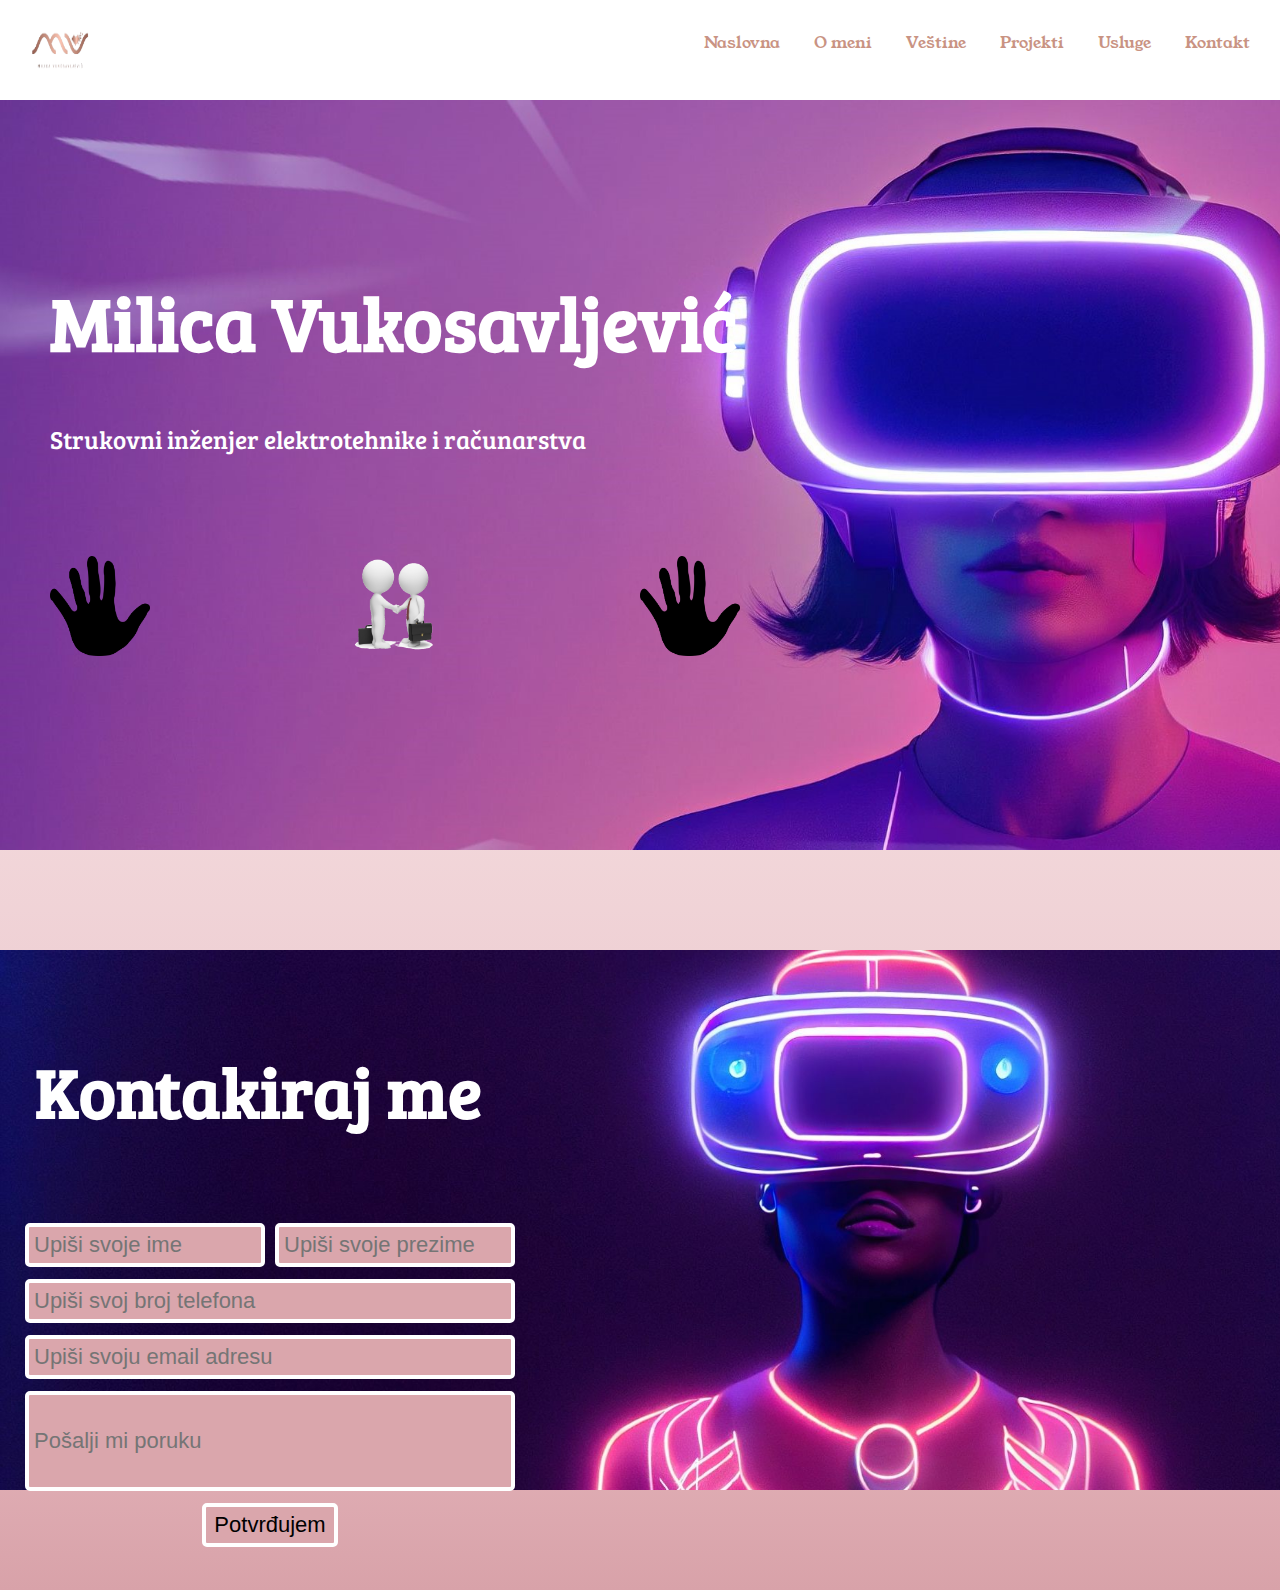
==== index.html @ c02f2b39 "Add files via upload" ====
<!DOCTYPE html>
<html>
     <head>
	      <title>Portfolio | Milica Vukosavljević</title>
	      <meta charset="UTF-8"/>
		  <meta name="viewport" content="width=device-width,initial-scale=1.0"/>
		  <meta name="description" content="Daj svom biznisu novu dimenziju">
		  <link rel="stylesheet" href="assets/css/style.css" type="text/css"/>
		  <link rel="preconnect" href="https://fonts.googleapis.com">
		  <link rel="preconnect" href="https://fonts.gstatic.com" crossorigin>
		  <link href="https://fonts.googleapis.com/css2?family=Bree+Serif&family=Hedvig+Letters+Serif:opsz@12..24&family=Young+Serif&display=swap" rel="stylesheet">
		  <link rel="schortcut icon" href="assets/img/logo.png" type="icon/png" alt="logo">
		  <link rel="stylesheet" href="https://cdnjs.cloudflare.com/ajax/libs/font-awesome/6.5.1/css/all.min.css" integrity="sha512-DTOQO9RWCH3ppGqcWaEA1BIZOC6xxalwEsw9c2QQeAIftl+Vegovlnee1c9QX4TctnWMn13TZye+giMm8e2LwA==" crossorigin="anonymous" referrerpolicy="no-referrer" />
	 </head>
	 <body class="index">
		<div id="header">
			<nav>
				<ul>
					<li class="logo">
						<a href="index.html">
							<img id="logo" src="assets/img/logo.png" alt="logo"/>
						</a>
					</li>
					<li class="Naslovna">
						<a href="#Naslovna">
						Naslovna
						</a>
					</li>
					<li class="Omeni">
						<a href="#Omeni">
						O meni
						</a>
					</li>
					<li class="Vestine">
						<a href="#Vestine">
						Veštine
						</a>
					</li>
					<li class="Projekti">
						<a href="#Projekti">
						Projekti
						</a>
					</li>	
					<li class="Usluge">
						<a href="#Usluge">
						Usluge
						</a>
					</li>
					<li class="Kontakt">
						<a href="#Kontakt">
						Kontakt
						</a>
					</li>
				</ul>
			</nav>
		</div>
		<div id="content">
			<div class="section" id="Naslovna" >
				<div class="left-section">
					<div>
					    <h1 align="left">Milica Vukosavljević</h1>
						<p align="left">Strukovni inženjer elektrotehnike i računarstva</p>
					</div>
					<div id="ikonice">
						<img src="assets/img/iskustvo.png" class="prednosti" alt="ikonica devojka na knjigama">
						<img src="assets/img/saradnje.png" class="prednosti" alt="ikonica rukovanje">
						<img src="assets/img/iskustvo.png" class="prednosti" alt="ikonica ruka">
					</div>
				</div>
			</div>
			<div class="section" id="Kontakt">
				<h2>Kontakiraj me</h2>
				<form id="contactForm">
					<div class="form-group form-firstname">
						<input type="text" class="form-control" id="Ime" placeholder="Upiši svoje ime" required>
					</div>
					<div class="form-group form-lastname">
						<input type="text" class="form-control" id="Prezime" placeholder="Upiši svoje prezime" required>
					</div>
					<div class="form-group">
						<input type="text" class="form-control" id="Kontakt-telefon" placeholder="Upiši svoj broj telefona" required>
					</div>
					<div class="form-group">
						<input type="email" class="form-control" id="Email-adresa" placeholder="Upiši svoju email adresu" required>
					</div>
					<div class="form-group">
						<input type="textarea" class="form-control" id="Poruka" placeholder="Pošalji mi poruku" required>
					</div>
					<div class="form-group form-submit">
						<button type="submit" class="btn btn-primary">Potvrđujem</button>
					</div>
				</form>
			</div>
		</div>
		
	</body>
</html>
---- assets/css/style.css ----
body{
	background-image: linear-gradient(#b76e78, #d998a3, #f6dfe1, #efd1d5, #ebbec4, #d8a2a9);
	margin: 0;
	padding: 0;
	box-sizing: border-box;
	width: 100%;
    overflow-x: hidden;
}
/*HEADER*/

#header{
	width:100%;
	height: 100px;
	background-color:#FFFFFF;
	position: fixed;
	z-index: 20;
	top: 0;
}

#header ul {
  font-family: 'Young Serif', serif;
  list-style-type: none;
  overflow: hidden;
  align-items: center;
  margin-right:15px;
  float:right;
}
#header ul li {
	margin: 10px;
	display: inline-block;
}

#header ul li a {
  display: block;
  color:#C99383;
  text-align: center;
  padding: 5px 5px;
  text-decoration: none;
}

#header ul li a:hover {
  background-color: rgba(0,0,0, 0.5);
}

#logo{
	height: 90px;
	width:90px;
	position: absolute;
    margin: 0;
    padding: 0;
	left: 15px;
	bottom:5px;
	top:5px;
    overflow: hidden;
}
/*CONTENT*/

#content{
	color: #0D0D0D ;
	width: 100%;
	font-family: 'Hedwig Letters Serif';
	margin-top: 100px; /*ddd*/
}

.section{
	font-family: 'Bree Serif', serif;
	color:#FFFFFF;
	/*margin-top: 100px;*/
}
.section h2{
	font-size:70px;
	text-align: center;
	padding: 15px;
}


/*NASLOVNA*/

#Naslovna{
	width:100%;
	height:750px;
	margin:100px auto;
	background-image:url(naslovna.jpg);
	background-size:cover;
	text-align:left;
}
#Naslovna h1{
	font-size:75px;
	/*padding-left:50px;*/
	padding-top:170px;
	animation: glow 1s ease-in-out infinite alternate;
	color:#FFFFFF;
}

@-webkit-keyframes glow {
  from {
    text-shadow: 0 0 10px #fff, 0 0 20px #fff, 0 0 30px #e60073, 0 0 40px #e60073, 0 0 50px #A076F9, 0 0 60px #A076F9, 0 0 70px #A076F9;
  }
  
  to {
    text-shadow: 0 0 20px #fff, 0 0 30px #C99383, 0 0 40px #C99383, 0 0 50px #C99383, 0 0 60px #C99383, 0 0 70px #C99383, 0 0 80px #C99383;
  }
}

/*O MENI*/

#Omeni {
	height:500px;
	margin-top:0px;
}
.ja{
	padding-left: 10px;
	display: inline-block;
}
.ja h2{
	font-size: 70px;
}
.ja p{
}
.ja #komp{
	width:500px;
	height:500px;
}
#Naslovna p {
	font-size: 25px;
	/*padding-left: 50px;*/
	color:white;
}
/*VEŠTINE*/
#Vestine{
	width:100%;
	height:500px;
	padding:20px;
	margin:100px auto;
	background-image:url(pozadina2.jpg);
	background-size:cover;
}


/*PROJEKTI*/
.projekat{
	height:250px;
	align-items: center;
	margin-left:15px;
	margin-right:15px;
}

/*USLUGE*/
#Usluge{
	width:100%;
	height:500px;
	padding:20px;
	margin:100px auto;
	background-image:url(pozadina4.jpg);
	background-size:cover;
	text-align:left;
}
#Usluge h2{
	text-align: right;
	padding:15px;
}

/*KLIJENTI*/


/*FOOTER*/

.footerContainer{
	width: 100%;
	background-color: #FFFFFF;
	padding: 10px,0px;
}

.socialicons{
	display: flex;
	justify-content: center;
}

.socialicons a{
	text-decoration: none;
	padding: 20px;
	background-color: #C99383;
	margin: 20px;
	border-radius: 50%;
}

.socialicons a i {
	font-size: 30px;
	color: #FFFFFF;
	opacity:0.9;
}

.socialicons a: hover{
	background-color: #C99383;
	transition: 0.5s;
}

.footerNav{
	margin: 30 px 0;
	display: inline-block;
}

.footerNav ul{
	justify-content: left;
	list-style-type: none;
}

.footerNav ul li a{
	color: #C99383;
	margin: 20 px;
	text-decoration: none;
	font-size: 15px;
	opacity: 0.7;
	transition: 0.5s;
}

.footerNav ul li a: hover{
	opacity: 1;
}

.footerBottom{    
    padding: 0px;
    text-align: right;
    float: right;
	margin-right:10px;
}

.footerBottom p a{
	color: #C99383;
	text-transform:uppercase;
	font-weight: 100;
	margin:0px 0px;
    text-decoration:none
}

.footerContainer{
	margin-top:20px;
}

.photoroom .btn{
	margin: 40px 0 70px 0;
	background-color: #BF8D7A;
	padding: 15px 40px;
	border-radius:5px;
	border: solid 2px #59221D;
}

.photoroom .btn a{
	color:#59221D;
	font-size: 20px;
	text-decoration:none;
	font-weight: bolder;
	letter-spacing:3px;
}

.left-section {
width: 690px;
padding-left: 50px;
}

#ikonice {
margin-top: 100px;
display: flex;
justify-content: space-between;
}

#ikonice img {
width: 100px;
height: 100px;
}


/*KONTAKT*/
#Kontakt{
	width:100%;
	height:500px;
	padding:20px;
	margin:100px auto;
	background-image:url(pozadina3.jpg);
	background-size:cover;
	text-align:left;
}
#Kontakt h2{
	text-align: left;
	padding:15px;
}


#contactForm {
	width: 500px;
}

#contactForm .form-group {
	width: 100%;
	float: left;
	margin-top: 12px;
	padding: 0 5px;
	box-sizing: border-box;
}

#contactForm .form-group.form-submit {
	text-align: center;
}

#contactForm .form-group.form-submit button {
	box-sizing: border-box;
	border: 4px solid white;
	border-radius: 5px;
	padding: 5px 8px;
	font-size: 22px;
	background-color: #daa6ac;
}
#contactForm .form-group input {
	width: 100%;
	box-sizing: border-box;
	border: 4px solid white;
	border-radius: 5px;
	padding: 5px;
	font-size: 22px;
	background-color: #daa6ac;
}

#contactForm .form-group #Poruka {
	height: 100px;
}

#contactForm .form-group.form-firstname,
#contactForm .form-group.form-lastname {
	width: 50%;
}

.clear {
	clear: both;
}
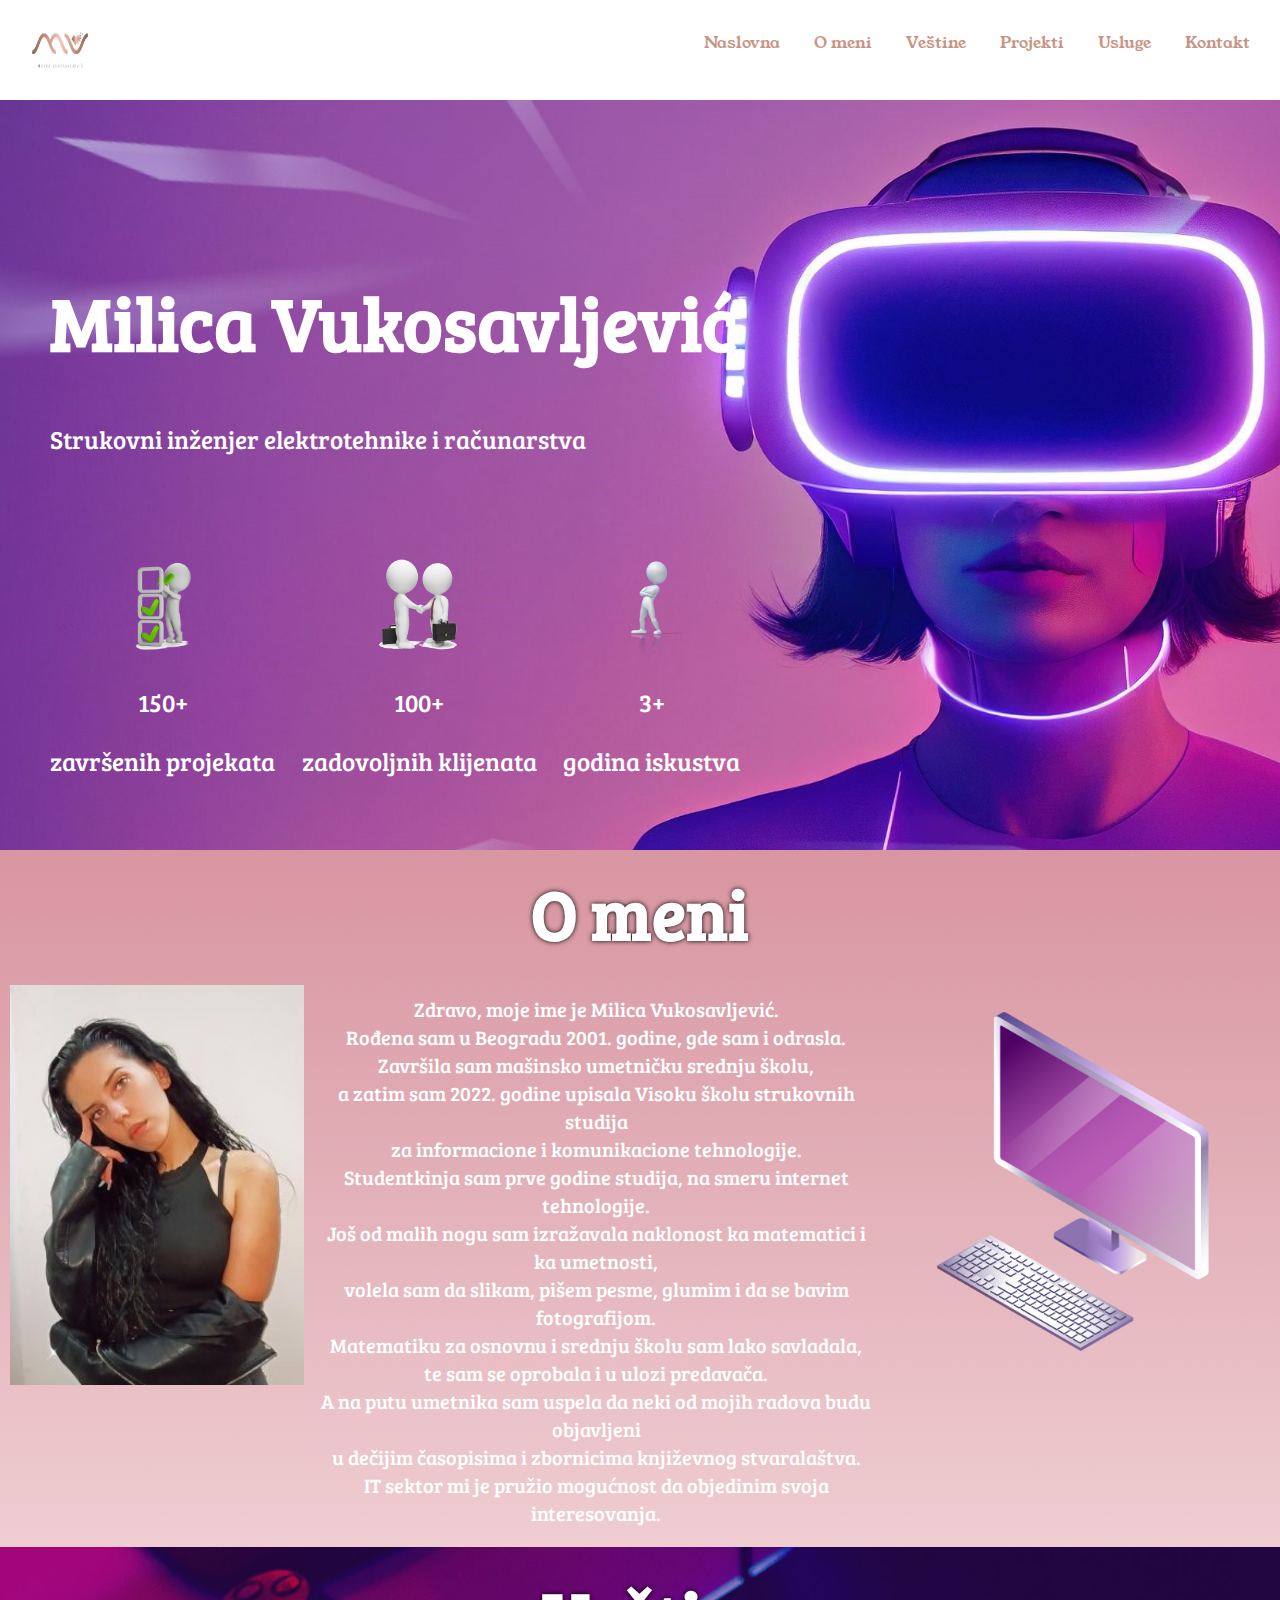
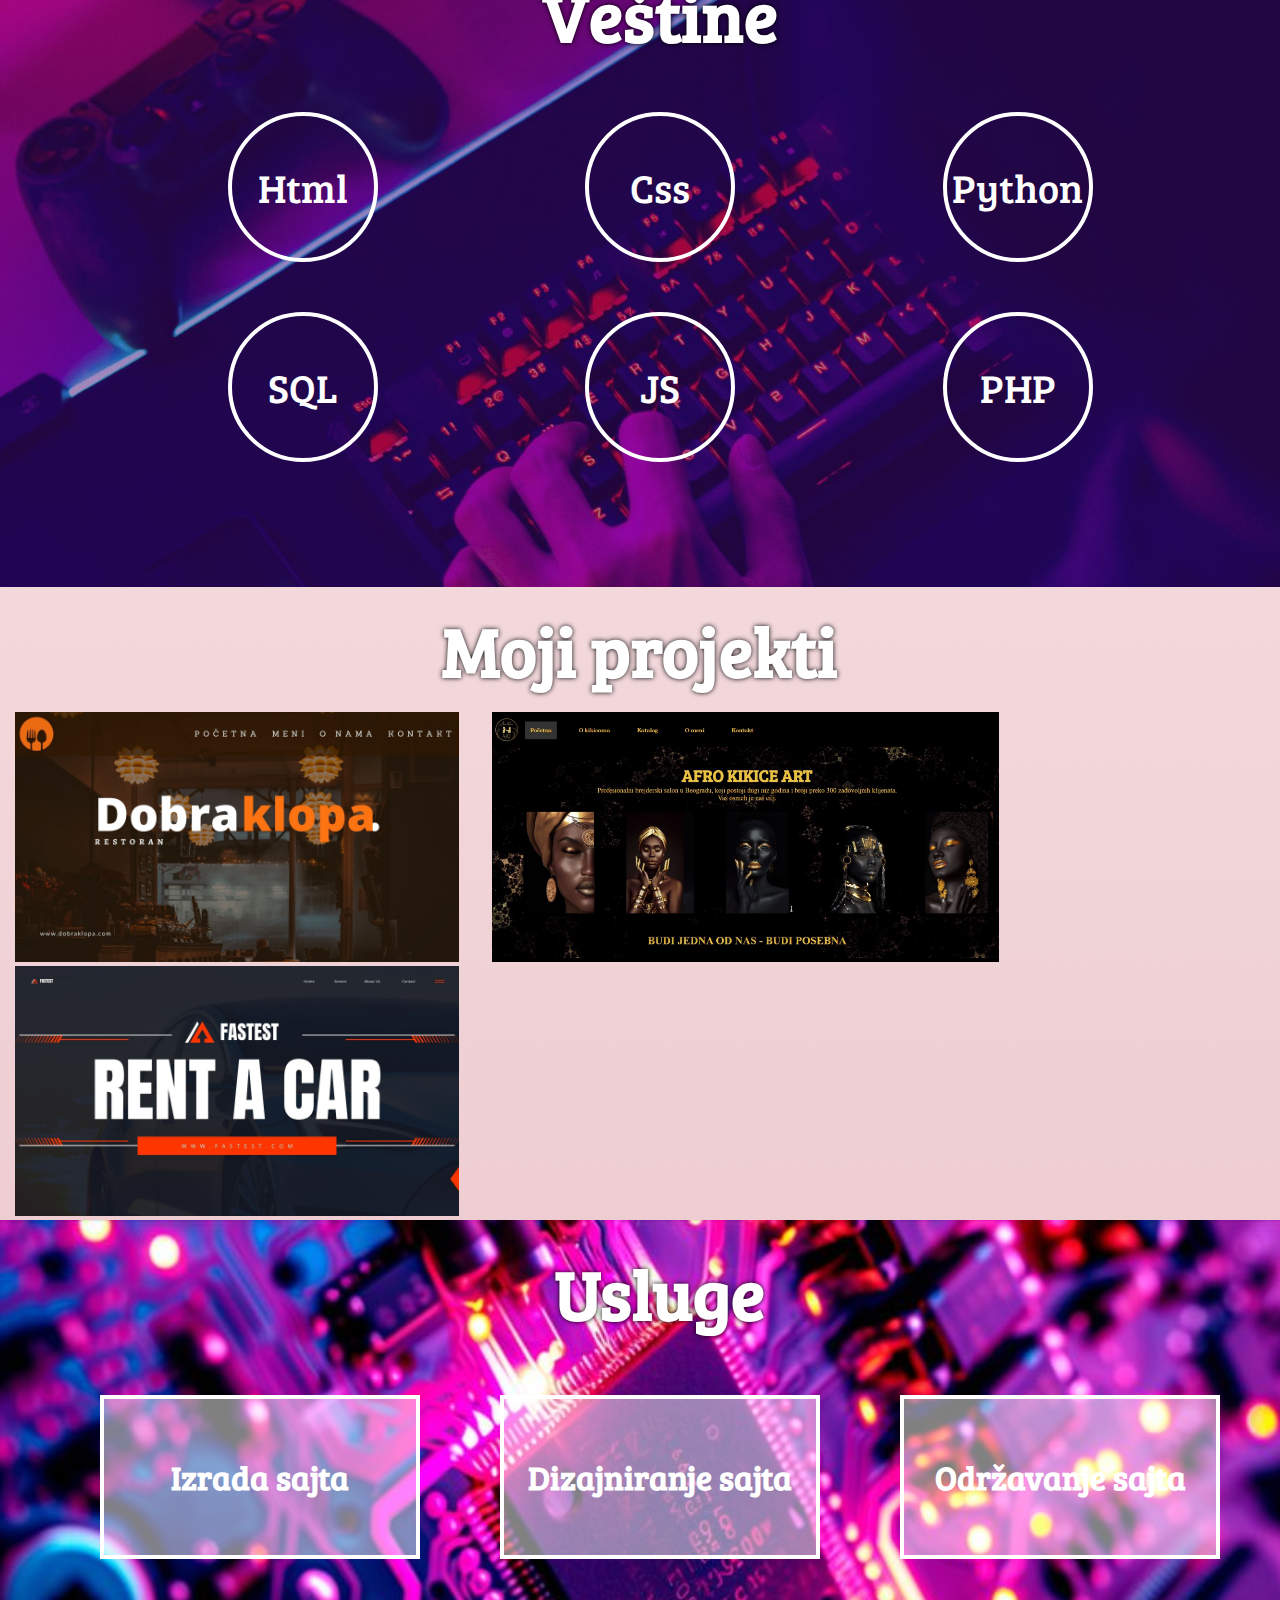
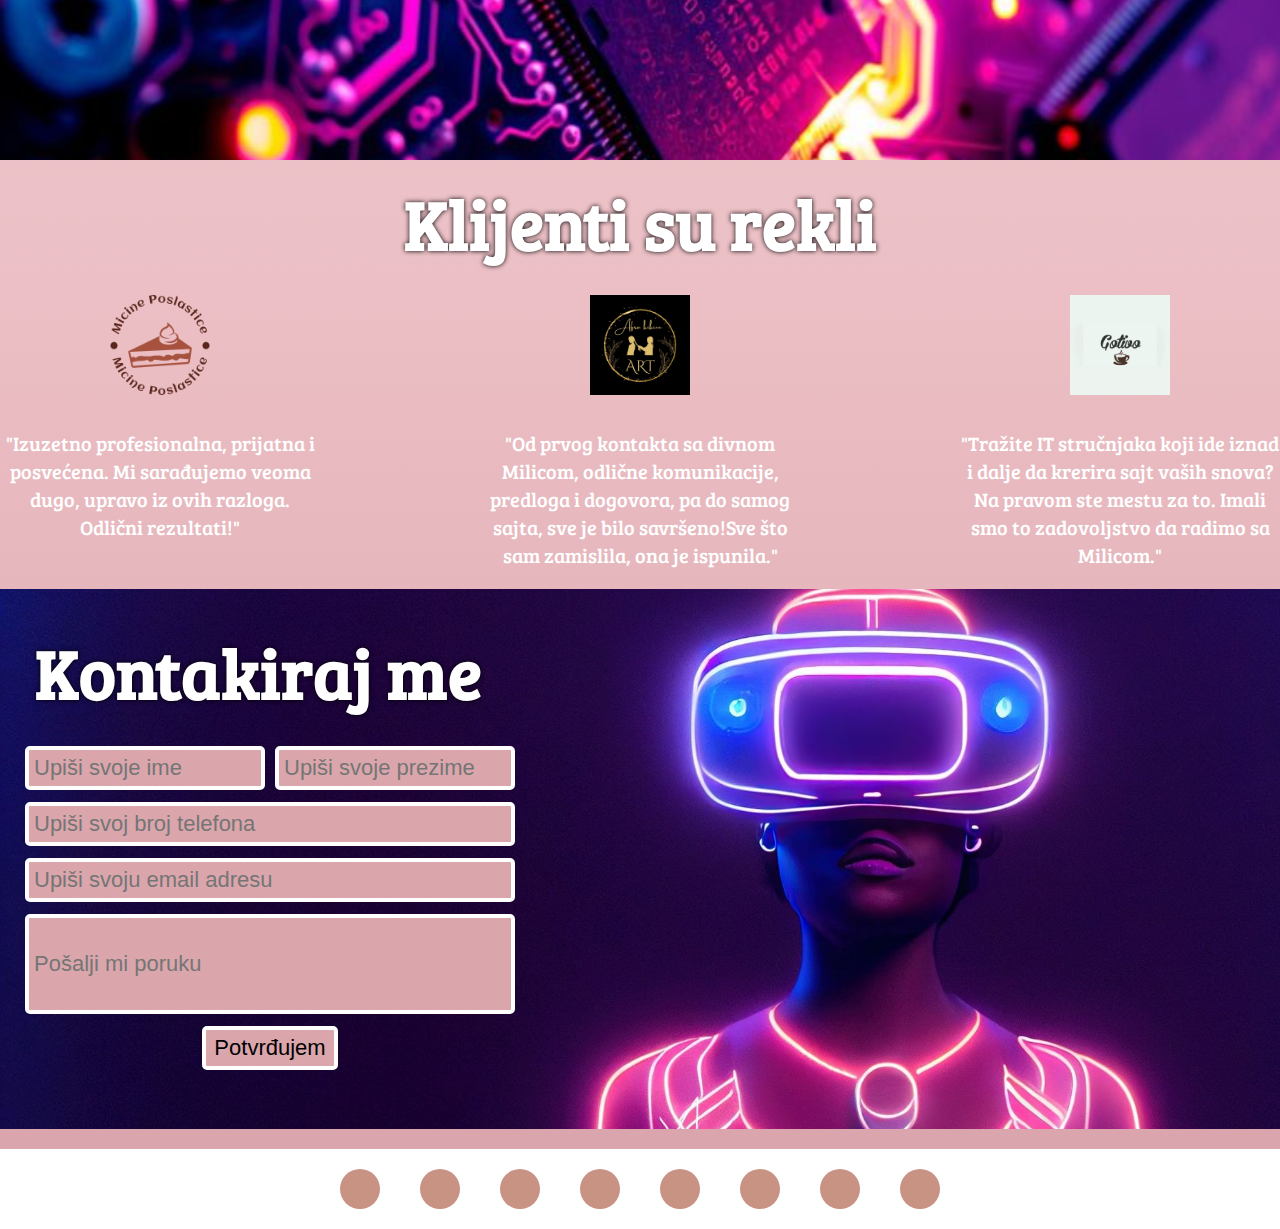
==== commit 1f39f4cb: "Add files via upload" ====
--- a/index.html
+++ b/index.html
@@ -55,16 +55,133 @@
 			</nav>
 		</div>
 		<div id="content">
-			<div class="section" id="Naslovna" >
+			<div class="section" id="Naslovna">
 				<div class="left-section">
 					<div>
-					    <h1 align="left">Milica Vukosavljević</h1>
+						<h1 align="left">Milica Vukosavljević</h1>
 						<p align="left">Strukovni inženjer elektrotehnike i računarstva</p>
 					</div>
 					<div id="ikonice">
-						<img src="assets/img/iskustvo.png" class="prednosti" alt="ikonica devojka na knjigama">
-						<img src="assets/img/saradnje.png" class="prednosti" alt="ikonica rukovanje">
-						<img src="assets/img/iskustvo.png" class="prednosti" alt="ikonica ruka">
+						<div class="dostignuca">
+							<img src="assets/img/projekti.png" class="prednosti" alt="ikonica čovečuljak čekira odrađeno">
+							<div class="tekst brojke">
+								<p> 150+ </p>
+							</div>
+							<div class="tekst">
+								<p> završenih projekata</p>
+							</div>
+						</div>
+						<div class="dostignuca">
+							<img src="assets/img/saradnje.png" class="prednosti" alt="ikonica rukovanje dva čovečuljka">
+							<div class="tekst brojke">
+								<p> 100+ </p>
+							</div>
+							<div class="tekst">
+								<p> zadovoljnih klijenata</p>
+							</div>
+						</div>
+						<div class="dostignuca">
+							<img src="assets/img/iskustvo.png" class="prednosti" alt="ikonica čovečuljak sa rukom gore">
+							<div class="tekst brojke">
+								<p> 3+ </p>
+							</div>
+							<div class="tekst">
+								<p> godina iskustva</p>
+							</div>
+						</div>
+					</div>
+			    </div>
+			 </div>
+
+			<div class="section" id="Omeni" >
+				<h2 align="left"> O meni </h2>
+				<div class="omeni-omotac">
+					<div class="ja">
+						<img src="assets/img/ja.jpg" id="ja" alt="Fotografija mene.">
+					</div>
+					<div class="ja">
+						<p> 
+							Zdravo, moje ime je Milica Vukosavljević.<br/>
+							Rođena sam u Beogradu 2001. godine, gde sam i odrasla.<br/>
+							Završila sam mašinsko umetničku srednju školu,<br/>
+                            a zatim sam 2022. godine upisala Visoku školu strukovnih studija <br/>
+							za informacione i komunikacione tehnologije.<br/>
+                            Studentkinja sam prve godine studija, na smeru internet tehnologije. <br/>
+							Još od malih nogu sam izražavala naklonost ka matematici i ka umetnosti, <br/>
+							volela sam da slikam, pišem pesme, glumim i da se bavim fotografijom. <br/>
+                            Matematiku za osnovnu i srednju školu sam lako savladala,<br/>
+							te sam se oprobala i u ulozi predavača.<br/>
+                            A na putu umetnika sam uspela da neki od mojih radova budu objavljeni<br/>
+							u dečijim časopisima i zbornicima književnog stvaralaštva.<br/>
+							IT sektor mi je pružio mogućnost da objedinim svoja interesovanja.<br/>
+						</p>
+					</div>
+					<div class="ja">
+						<img src="assets/img/komp.png" id="komp" alt="Fotografija kompjutera.">
+					</div>
+				</div>	
+			</div>
+			<div class="section" id="Vestine">
+				<h2>Veštine</h2>
+					<div id="programiranje">
+						<div class="programiranje-traka">
+							<div class="program">
+								<span> Html </span>
+							</div>
+							<div class="program">
+								<span> Css </span>
+							</div>
+							<div class="program">
+								<span> Python </span>
+							</div>
+						</div>
+						<div class="programiranje-traka">
+							<div class="program">
+								<span> SQL </span>
+							</div>
+							<div class="program">
+								<span> JS </span>
+							</div>
+							<div class="program">
+								<span> PHP </span>
+							</div>
+						</div>
+					</div>
+			</div>
+			<div class="section" id="Projekti">
+				<h2>Moji projekti</h2>
+				<img src="assets/img/restoran.jpg" class="projekat" alt="Foto prikaz sajta za restoran.">
+				<img src="assets/img/kikice.jpg" class="projekat" alt="Foto prikaz sajta za kikice.">
+				<img src="assets/img/auto.jpg" class="projekat" alt="Foto prikaz sajta za rentanje automobila.">
+			</div>
+			<div class="section" id="Usluge">
+				<h2>Usluge</h2>
+				<div id="usluge-omotac">
+					<div class="uslugice">
+						<h5> Izrada sajta </h5>
+					</div>
+					<div class="uslugice">
+						<h5> Dizajniranje sajta </h5>
+					</div>
+					<div class="uslugice">
+						<h5> Održavanje sajta </h5>
+					</div>
+				</div>
+			</div>
+			<div class="section" id="Utisci">
+				<h2>Klijenti su rekli</h2>
+				<div class="utisci-omotac">
+					<div class="utisci">
+						<img src="assets/img/logo1.png" alt="Logo zadovoljnog korisnika.">
+						<p>"Izuzetno profesionalna, prijatna i posvećena. Mi sarađujemo veoma dugo, upravo iz ovih razloga. Odlični rezultati!"</p>
+					</div>
+					<div class="utisci">
+						<img src="assets/img/logo2.png" alt="Logo zadovoljnog korisnika.">
+						<p>"Od prvog kontakta sa divnom Milicom, odlične komunikacije, predloga i dogovora, pa do samog sajta, sve je bilo savršeno!Sve što sam zamislila, ona je ispunila."</p>
+					</div>
+					<div class="utisci">
+						<img src="assets/img/logo3.png" alt="Logo zadovoljnog korisnika.">
+						<p> "Tražite IT stručnjaka koji ide iznad i dalje da krerira sajt vaših snova? Na pravom ste mestu za to. Imali smo to zadovoljstvo da radimo sa Milicom."</p>
 					</div>
 				</div>
 			</div>
@@ -91,7 +208,23 @@
 					</div>
 				</form>
 			</div>
+
+			<div class="clear">
+			</div>
 		</div>
-		
+		<footer>
+			<div class="footerContainer">
+				<div class="socialicons" id="mreze">
+					<a href="tel:+381695440187"><i class="fa-solid fa-phone"></i></a>
+					<a href="https://www.google.com/maps/place/%D0%94%D1%80+%D0%92%D0%B5%D0%BB%D0%B8%D0%B7%D0%B0%D1%80%D0%B0+%D0%9A%D0%BE%D1%81%D0%B0%D0%BD%D0%BE%D0%B2%D0%B8%D1%9B%D0%B0/@44.7901926,20.5091591,15.81z/data=!4m15!1m8!3m7!1s0x475a709c84740bb3:0x3f4f010a48c26e3f!2z0JHRg9C70LXQstCw0YAg0LrRgNCw0ZnQsCDQkNC70LXQutGB0LDQvdC00YDQsCwg0JHQtdC-0LPRgNCw0LQ!3b1!8m2!3d44.7882497!4d20.5167404!16s%2Fm%2F0261d1q!3m5!1s0x475a709cf20731a1:0x53425cd44880352e!8m2!3d44.7918863!4d20.510973!16s%2Fg%2F1hc4pg2l2?entry=ttu"><i class="fa-solid fa-map-location-dot"></i></a>
+					<a href="https://myaccount.google.com/?utm_source=sign_in_no_continue&pli=1"><i class="fa-solid fa-envelope"></i></a>
+					<a href="https://www.instagram.com/"><i class="fa-brands fa-instagram"></i></a>
+					<a href="https://wa.me/+381695440187"><i class="fa-brands fa-whatsapp"></i></a>
+					<a href="https://www.linkedin.com/"><i class="fa-brands fa-linkedin"></i></a>
+					<a href="rss.xml"><i class="fa-solid fa-robot"></i></a>
+					<a href="sitemap.xml"><i class="fa-solid fa-sitemap"></i></a>
+			    </div>
+			</div>
+		</footer>
 	</body>
 </html>--- a/assets/css/style.css
+++ b/assets/css/style.css
@@ -2,9 +2,9 @@
 	background-image: linear-gradient(#b76e78, #d998a3, #f6dfe1, #efd1d5, #ebbec4, #d8a2a9);
 	margin: 0;
 	padding: 0;
-	box-sizing: border-box;
+	
 	width: 100%;
-    overflow-x: hidden;
+	overflow-x: hidden;
 }
 /*HEADER*/
 
@@ -59,15 +59,16 @@
 	color: #0D0D0D ;
 	width: 100%;
 	font-family: 'Hedwig Letters Serif';
-	margin-top: 100px; /*ddd*/
+	margin-top: 100px;
 }
 
 .section{
+	width:100%;
 	font-family: 'Bree Serif', serif;
 	color:#FFFFFF;
-	/*margin-top: 100px;*/
 }
 .section h2{
+	margin: 0;
 	font-size:70px;
 	text-align: center;
 	padding: 15px;
@@ -77,16 +78,15 @@
 /*NASLOVNA*/
 
 #Naslovna{
-	width:100%;
 	height:750px;
-	margin:100px auto;
+	margin:0px auto;
 	background-image:url(naslovna.jpg);
 	background-size:cover;
 	text-align:left;
 }
+
 #Naslovna h1{
 	font-size:75px;
-	/*padding-left:50px;*/
 	padding-top:170px;
 	animation: glow 1s ease-in-out infinite alternate;
 	color:#FFFFFF;
@@ -102,38 +102,96 @@
   }
 }
 
-/*O MENI*/
-
-#Omeni {
-	height:500px;
-	margin-top:0px;
-}
-.ja{
-	padding-left: 10px;
-	display: inline-block;
-}
-.ja h2{
-	font-size: 70px;
-}
-.ja p{
-}
-.ja #komp{
-	width:500px;
-	height:500px;
-}
 #Naslovna p {
 	font-size: 25px;
-	/*padding-left: 50px;*/
 	color:white;
 }
+
+.left-section {
+	width: 690px;
+	padding-left: 50px;
+}
+
+#ikonice {
+	margin-top: 100px;
+	display: flex;
+	justify-content: space-between;
+	text-align: center;
+}
+
+#ikonice img {
+	height: 100px;
+}
+/*.tekst{
+	display: flex;
+	justify-content: space-between;
+	
+}
+*/
+.tekst.brojke{
+	font-size:30px;
+}
+.tekst p{
+	font-size:15px;
+}
+/*O MENI*/
+#Omeni{
+	align-items: center;
+	display: inline-block;
+}
+
+#Omeni h2{
+	margin:0;
+	text-shadow: 0 0 5px #000;
+}
+
+.omeni {
+	width: 25%;
+	text-align: center;
+}
+.omeni-omotac {
+	display: flex;
+	justify-content: space-between;
+}
+.ja p{
+	font-size:20px;
+	text-align:center;
+}
+.ja img{
+	height:400px;
+	padding:10px;
+}
+
 /*VEŠTINE*/
 #Vestine{
-	width:100%;
-	height:500px;
+	height:600px;
 	padding:20px;
-	margin:100px auto;
 	background-image:url(pozadina2.jpg);
 	background-size:cover;
+}
+
+#Vestine h2 {
+	padding: 0;
+	text-shadow: 0 0 5px #000;
+}
+
+.programiranje-traka {
+	display: flex;
+    justify-content: space-evenly;
+	margin-top: 50px;
+}
+
+.program {
+	box-sizing: border-box;
+	border: 4px solid #fff;
+	border-radius: 75px;
+	text-align: center;
+	width: 150px;
+	height: 150px;
+	font-size: 40px;
+	display: flex;
+    align-items: center;
+    justify-content: space-evenly;
 }
 
 
@@ -144,24 +202,119 @@
 	margin-left:15px;
 	margin-right:15px;
 }
+#Projekti h2{
+	text-shadow: 0 0 5px #000;
+}
 
 /*USLUGE*/
 #Usluge{
+	height:500px;
+	padding:20px;
+	background-image:url(pozadina4.jpg);
+	background-size:cover;
+	text-align:left;
+}
+#Usluge h2{
+	text-align: center;
+	padding:5px;
+	text-shadow: 0 0 5px #000;
+}
+#usluge-omotac {
+	display: flex;
+    justify-content: space-evenly;
+	margin-top: 50px;
+}
+.uslugice{
+	width: 25%;
+	text-align: center;
+	font-size: 40px;
+	box-sizing: border-box;
+	border: 4px solid #fff;
+	background-color: rgba(255, 255, 255, 0.5);
+}
+
+/*KLIJENTI*/
+#Utisci{
+	align-items: center;
+	display: inline-block;
+}
+#Utisci h2{
+	text-shadow: 0 0 5px #000;
+}
+.utisci {
+	width: 25%;
+	text-align: center;
+}
+.utisci-omotac {
+	display: flex;
+	justify-content: space-between;
+}
+.utisci p{
+	font-size:20px;
+}
+.utisci img{
+	height:100px;
+	width:100px;
+	padding:10px;
+}
+/*KONTAKT*/
+#Kontakt{
 	width:100%;
 	height:500px;
 	padding:20px;
-	margin:100px auto;
-	background-image:url(pozadina4.jpg);
+	background-image:url(pozadina3.jpg);
 	background-size:cover;
 	text-align:left;
 }
-#Usluge h2{
-	text-align: right;
+#Kontakt h2{
+	text-align: left;
 	padding:15px;
-}
-
-/*KLIJENTI*/
-
+	margin:0px;
+	text-shadow: 0 0 5px #000;
+	}
+
+#contactForm {
+      width: 500px;
+}
+
+#contactForm .form-group {
+      width: 100%;
+      float: left;
+      margin-top: 12px;
+      padding: 0 5px;
+      box-sizing: border-box;
+}
+
+#contactForm .form-group.form-submit {
+      text-align: center;
+}
+
+#contactForm .form-group.form-submit button {
+      box-sizing: border-box;
+      border: 4px solid white;
+      border-radius: 5px;
+      padding: 5px 8px;
+      font-size: 22px;
+      background-color: #daa6ac;
+}
+#contactForm .form-group input {
+      width: 100%;
+      box-sizing: border-box;
+      border: 4px solid white;
+      border-radius: 5px;
+      padding: 5px;
+      font-size: 22px;
+      background-color: #daa6ac;
+}
+
+#contactForm .form-group #Poruka {
+      height: 100px;
+}
+
+#contactForm .form-group.form-firstname,
+#contactForm .form-group.form-lastname {
+      width: 50%;
+}
 
 /*FOOTER*/
 
@@ -195,29 +348,6 @@
 	transition: 0.5s;
 }
 
-.footerNav{
-	margin: 30 px 0;
-	display: inline-block;
-}
-
-.footerNav ul{
-	justify-content: left;
-	list-style-type: none;
-}
-
-.footerNav ul li a{
-	color: #C99383;
-	margin: 20 px;
-	text-decoration: none;
-	font-size: 15px;
-	opacity: 0.7;
-	transition: 0.5s;
-}
-
-.footerNav ul li a: hover{
-	opacity: 1;
-}
-
 .footerBottom{    
     padding: 0px;
     text-align: right;
@@ -237,98 +367,11 @@
 	margin-top:20px;
 }
 
-.photoroom .btn{
-	margin: 40px 0 70px 0;
-	background-color: #BF8D7A;
-	padding: 15px 40px;
-	border-radius:5px;
-	border: solid 2px #59221D;
-}
-
-.photoroom .btn a{
-	color:#59221D;
-	font-size: 20px;
-	text-decoration:none;
-	font-weight: bolder;
-	letter-spacing:3px;
-}
-
-.left-section {
-width: 690px;
-padding-left: 50px;
-}
-
-#ikonice {
-margin-top: 100px;
-display: flex;
-justify-content: space-between;
-}
-
-#ikonice img {
-width: 100px;
-height: 100px;
-}
-
-
-/*KONTAKT*/
-#Kontakt{
-	width:100%;
-	height:500px;
-	padding:20px;
-	margin:100px auto;
-	background-image:url(pozadina3.jpg);
-	background-size:cover;
-	text-align:left;
-}
-#Kontakt h2{
-	text-align: left;
-	padding:15px;
-}
-
-
-#contactForm {
-	width: 500px;
-}
-
-#contactForm .form-group {
-	width: 100%;
-	float: left;
-	margin-top: 12px;
-	padding: 0 5px;
-	box-sizing: border-box;
-}
-
-#contactForm .form-group.form-submit {
-	text-align: center;
-}
-
-#contactForm .form-group.form-submit button {
-	box-sizing: border-box;
-	border: 4px solid white;
-	border-radius: 5px;
-	padding: 5px 8px;
-	font-size: 22px;
-	background-color: #daa6ac;
-}
-#contactForm .form-group input {
-	width: 100%;
-	box-sizing: border-box;
-	border: 4px solid white;
-	border-radius: 5px;
-	padding: 5px;
-	font-size: 22px;
-	background-color: #daa6ac;
-}
-
-#contactForm .form-group #Poruka {
-	height: 100px;
-}
-
-#contactForm .form-group.form-firstname,
-#contactForm .form-group.form-lastname {
-	width: 50%;
-}
-
-.clear {
-	clear: both;
+@media only screen and (max-width: 600px) {
+  #Naslovna .left-section {
+    width: 200px;
+  }
+  #Naslovna .left-section h1 {
+	  	font-size: 12px;
+  }
 }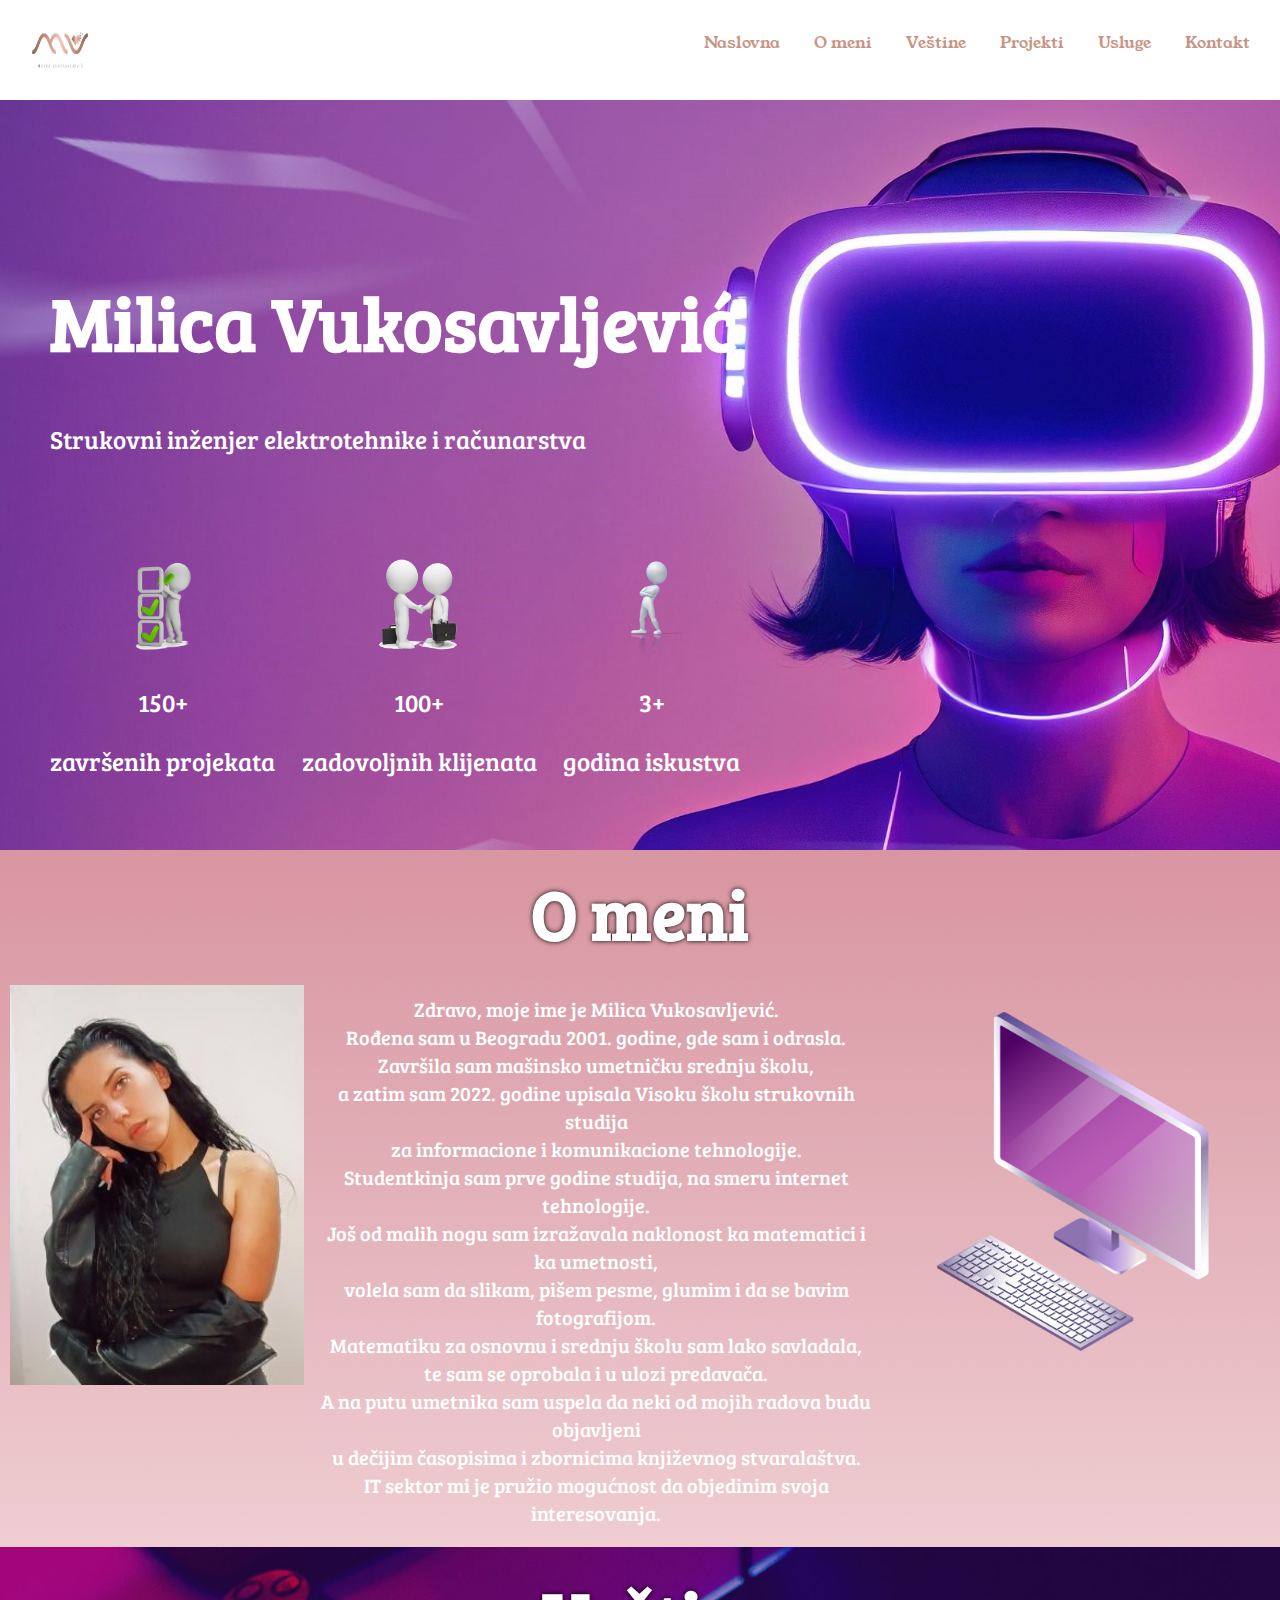
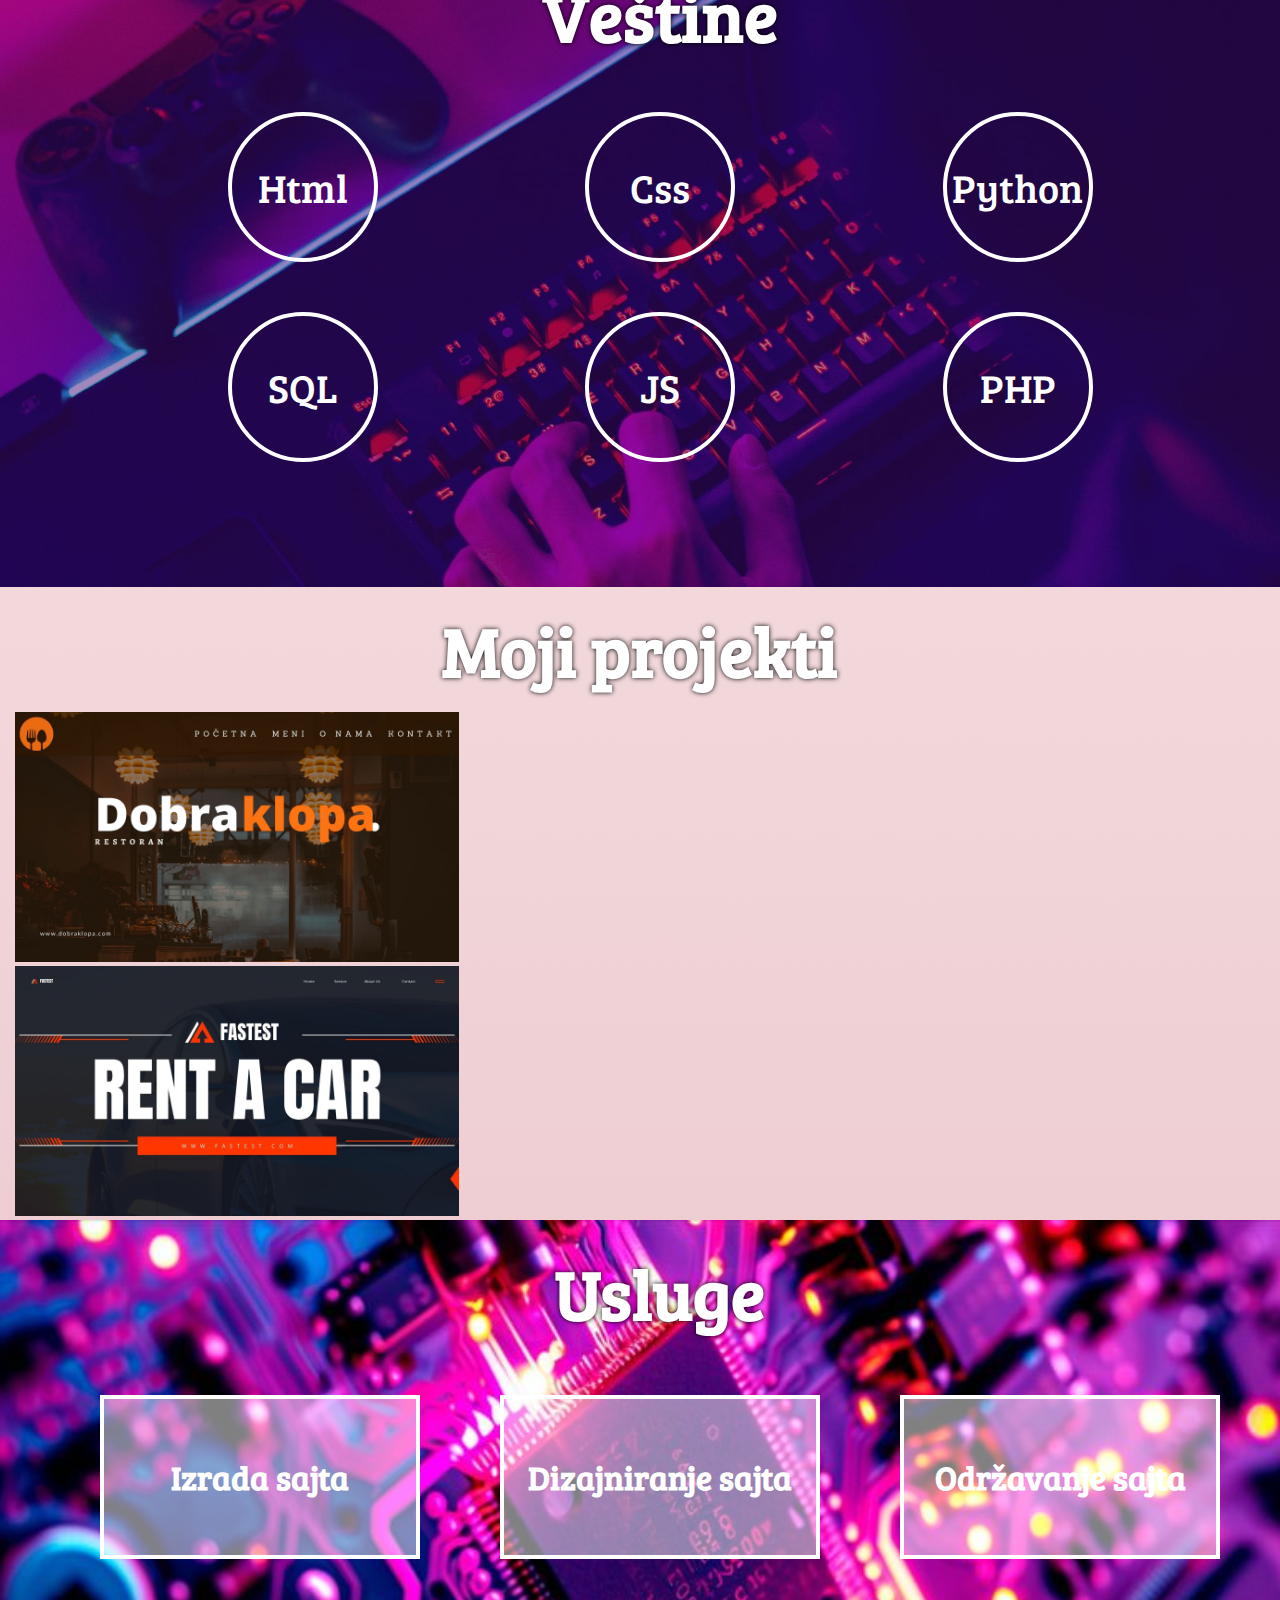
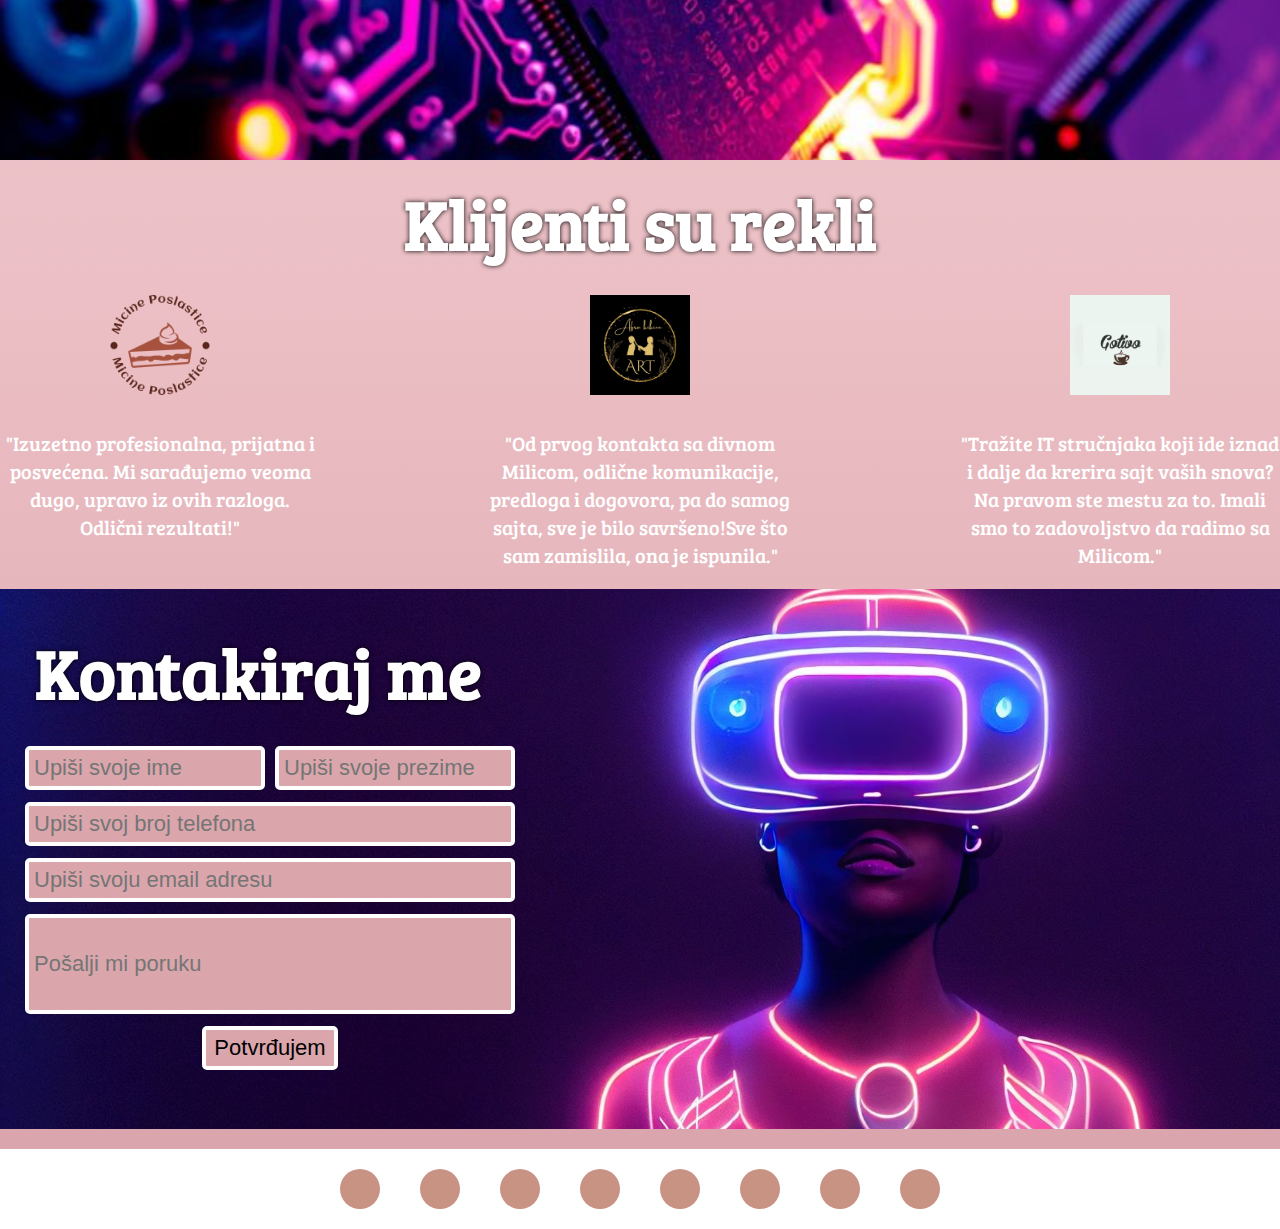
==== commit dacf164c: "Add files via upload" ====
--- a/index.html
+++ b/index.html
@@ -151,7 +151,9 @@
 			<div class="section" id="Projekti">
 				<h2>Moji projekti</h2>
 				<img src="assets/img/restoran.jpg" class="projekat" alt="Foto prikaz sajta za restoran.">
-				<img src="assets/img/kikice.jpg" class="projekat" alt="Foto prikaz sajta za kikice.">
+				<video autoplay loop muted plays-inline class="projekat">
+					<source src="assets/img/video.mp4" type="video/mp4" alt="Video prikaz sajta za kikice.">
+				</video>
 				<img src="assets/img/auto.jpg" class="projekat" alt="Foto prikaz sajta za rentanje automobila.">
 			</div>
 			<div class="section" id="Usluge">
--- a/assets/css/style.css
+++ b/assets/css/style.css
@@ -367,11 +367,168 @@
 	margin-top:20px;
 }
 
-@media only screen and (max-width: 600px) {
-  #Naslovna .left-section {
-    width: 200px;
-  }
-  #Naslovna .left-section h1 {
-	  	font-size: 12px;
-  }
+
+
+
+
+/*MEDIA*/
+@media only screen and (max-width: 768px) {
+    /* HEADER */
+    #header {
+        height: 80px;
+    }
+    #logo {
+        height: 70px;
+        width: 70px;
+    }
+
+    /* NASLOVNA */
+    #Naslovna h1 {
+        font-size: 50px;
+        padding-top: 120px;
+    }
+    #ikonice {
+        margin-top: 50px;
+    }
+    #ikonice img {
+        height: 70px;
+    }
+    .tekst.brojke {
+        font-size: 20px;
+    }
+    .tekst p {
+        font-size: 12px;
+    }
+    .ja img {
+        height: 250px;
+        padding: 5px;
+    }
+    .programiranje-traka {
+        margin-top: 30px;
+    }
+    .program {
+        width: 100px;
+        height: 100px;
+        font-size: 30px;
+    }
+    .projekat {
+        height: 200px;
+    }
+    #Projekti h2 {
+        font-size: 40px;
+    }
+    .uslugice {
+        font-size: 30px;
+    }
+    .utisci p {
+        font-size: 15px;
+    }
+    .utisci img {
+        height: 70px;
+        width: 70px;
+        padding: 5px;
+    }
+
+    /* KONTAKT */
+    #Kontakt h2 {
+        font-size: 20px;
+        padding: 10px;
+    }
+    #contactForm {
+        width: 90%;
+        margin: 0 auto;
+    }
+    #contactForm .form-group {
+        margin-top: 8px;
+        padding: 0 3px;
+    }
+    #contactForm .form-group.form-submit button {
+        font-size: 18px;
+        padding: 3px 6px;
+    }
+    #contactForm .form-group input,
+    #contactForm .form-group #Poruka {
+        font-size: 18px;
+        padding: 3px;
+    }
+}
+@media only screen and (max-width: 480px) {
+    /* HEADER */
+    #header {
+        height: 60px;
+    }
+    #logo {
+        height: 50px;
+        width: 50px;
+    }
+
+    /* NASLOVNA */
+    #Naslovna h1 {
+        font-size: 40px;
+        padding-top: 90px;
+    }
+    #ikonice {
+        margin-top: 30px;
+    }
+    #ikonice img {
+        height: 50px;
+    }
+    .tekst.brojke {
+        font-size: 16px;
+    }
+    .tekst p {
+        font-size: 10px;
+    }
+    .ja img {
+        height: 180px;
+        padding: 3px;
+    }
+    .programiranje-traka {
+        margin-top: 20px;
+    }
+    .program {
+        width: 80px;
+        height: 80px;
+        font-size: 24px;
+    }
+    .projekat {
+        height: 150px;
+    }
+    #Projekti h2 {
+        font-size: 30px;
+    }
+    .uslugice {
+        font-size: 24px;
+    }
+    .utisci p {
+        font-size: 12px;
+    }
+    .utisci img {
+        height: 50px;
+        width: 50px;
+        padding: 3px;
+    }
+
+    /* KONTAKT */
+    #Kontakt h2 {
+        font-size: 16px;
+        padding: 5px;
+    }
+    #contactForm {
+        width: 90%;
+        margin: 0 auto;
+    }
+    #contactForm .form-group {
+        margin-top: 6px;
+        padding: 0 2px;
+    }
+    #contactForm .form-group.form-submit button {
+        font-size: 16px;
+        padding: 2px 4px;
+    }
+    #contactForm .form-group input,
+    #contactForm .form-group #Poruka {
+        font-size: 16px;
+        padding: 2px;
+    }
 }